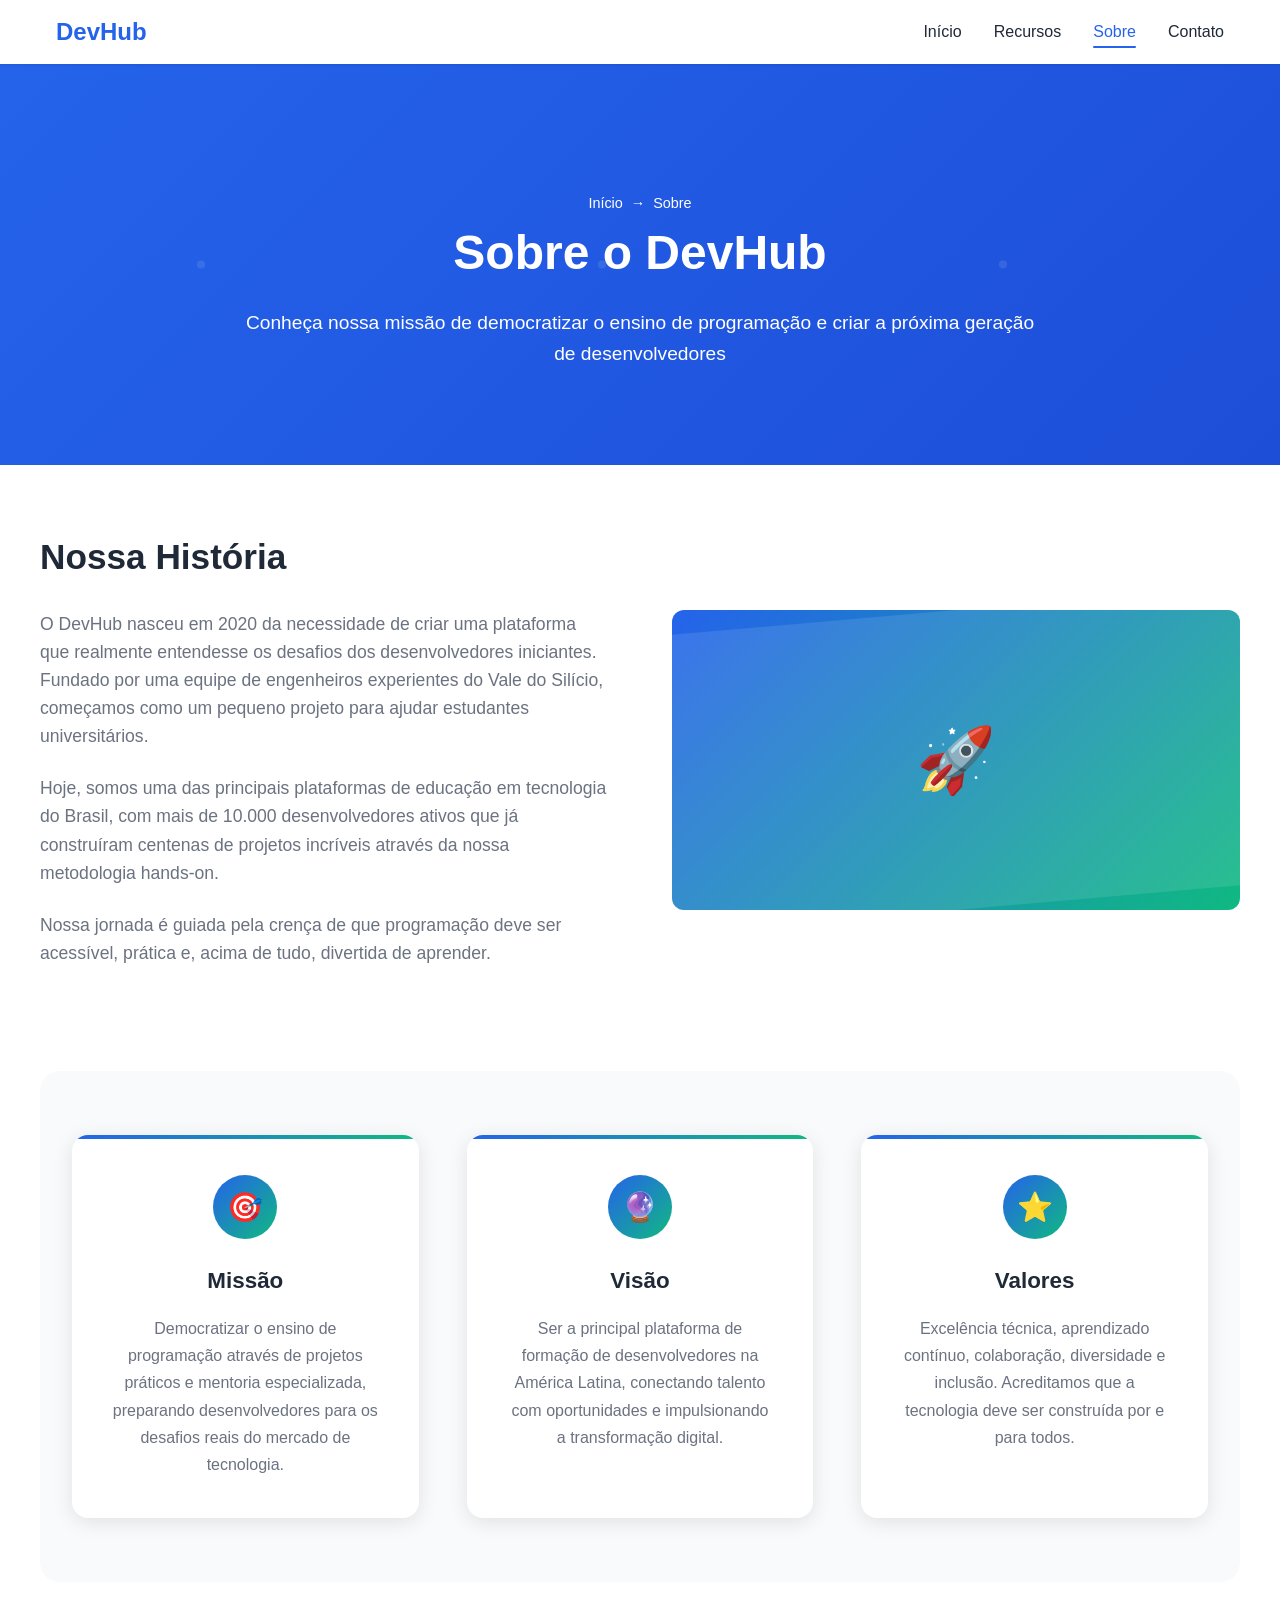
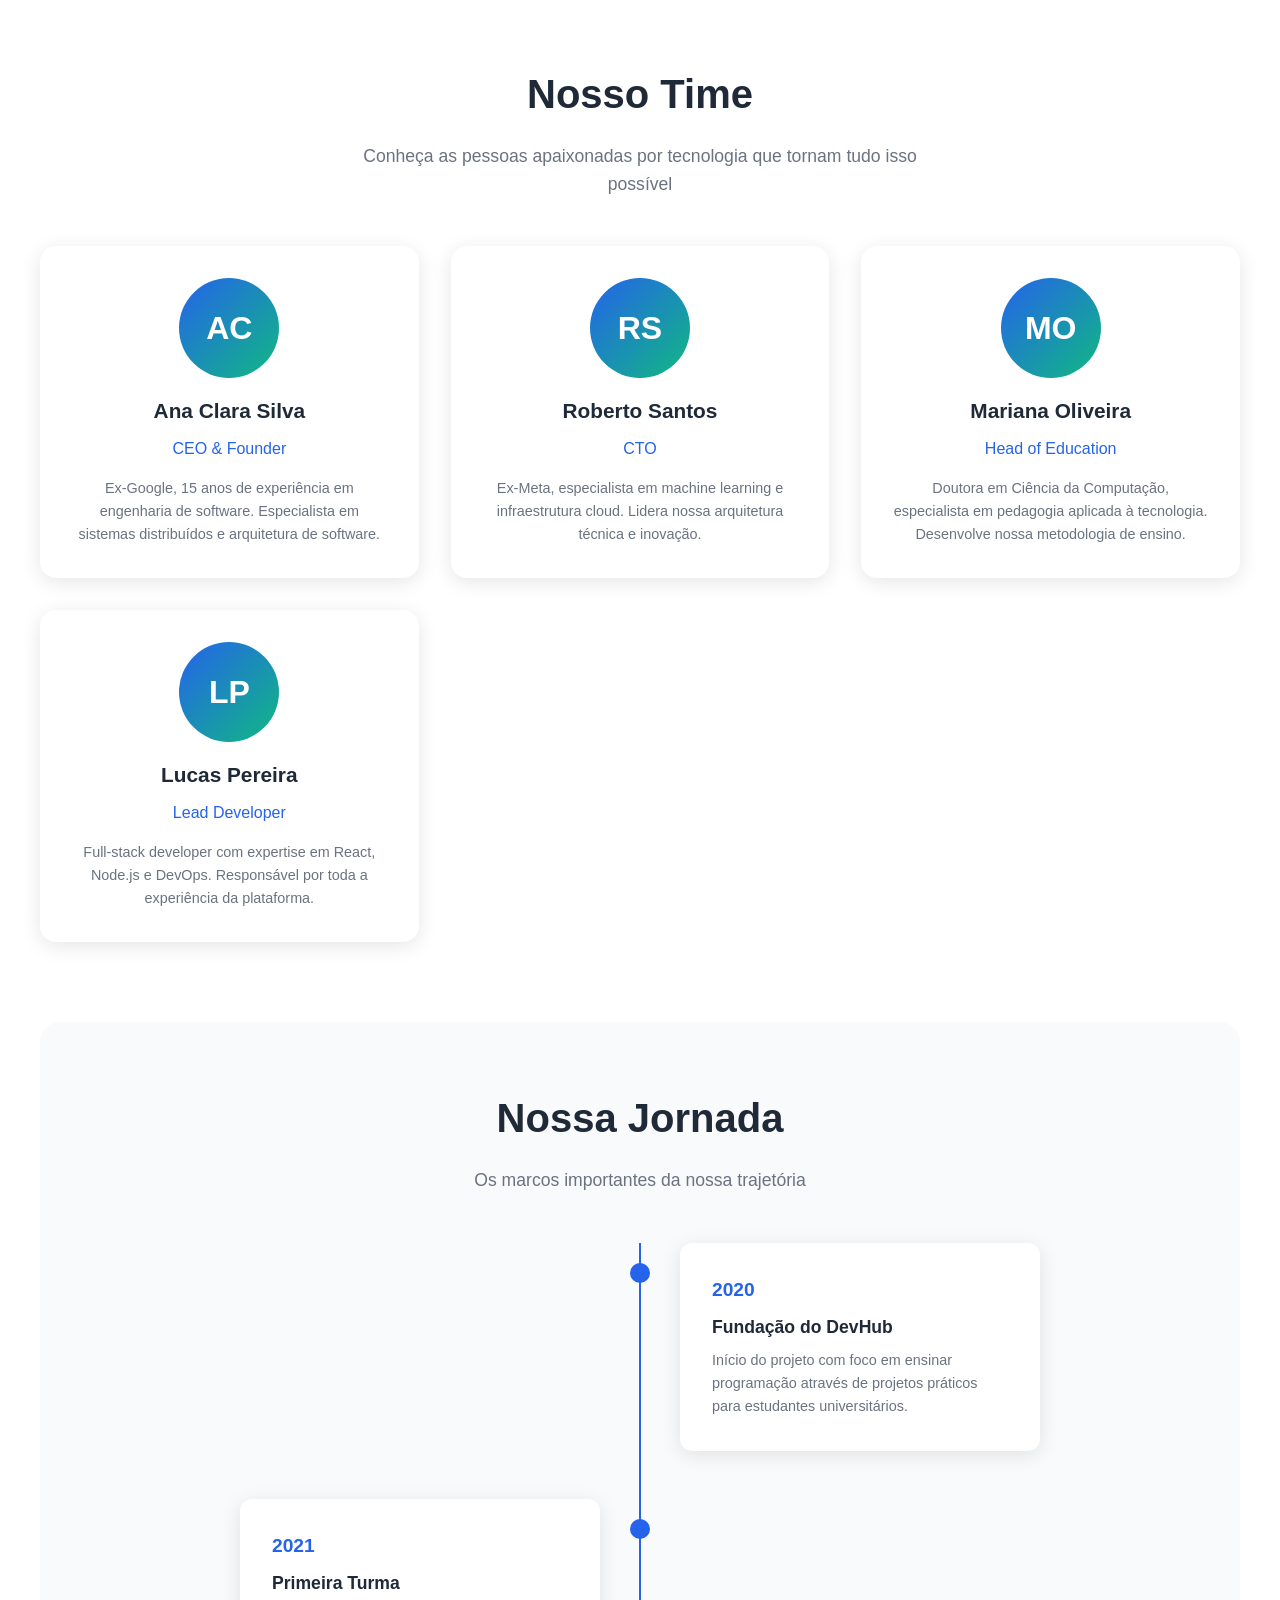
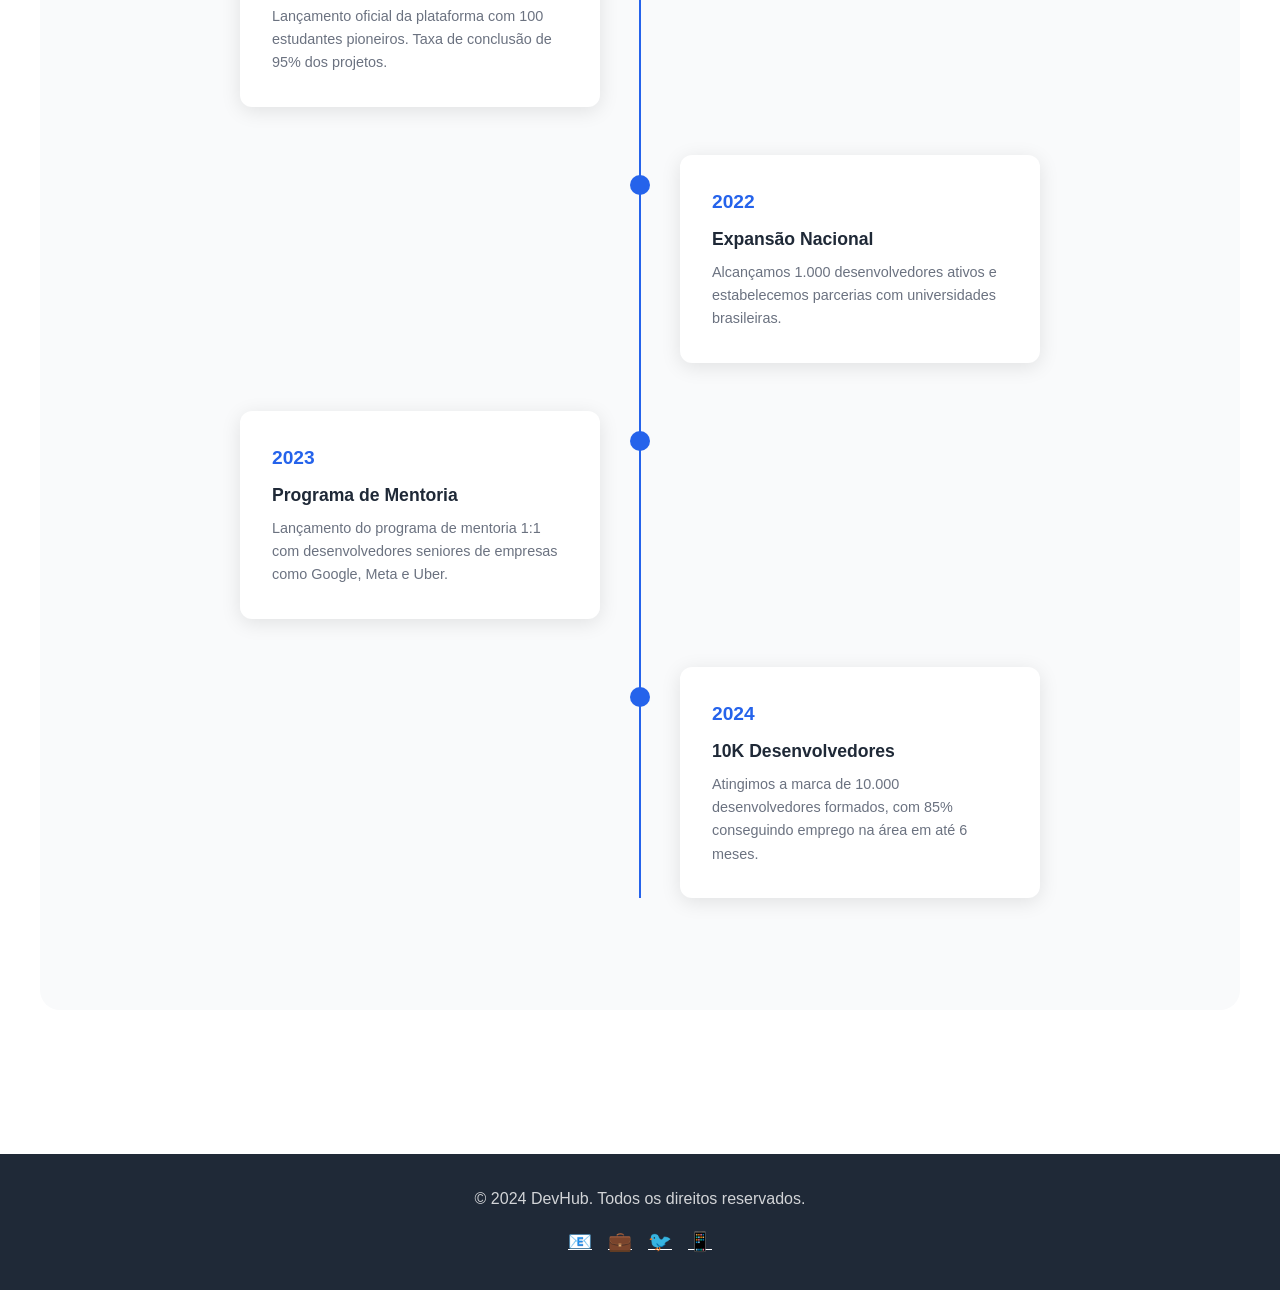
==== sobre.html @ 757f59b2 "Algumas alterações nos primeiros arquivos, assim como a adição dos tópicos 3-8" ====
<!DOCTYPE html>
<html lang="pt-BR">
<head>
    <meta charset="UTF-8">
    <meta name="viewport" content="width=device-width, initial-scale=1.0">
    <title>Sobre - DevHub | Sua Central de Desenvolvimento</title>
    <style>
        * {
            margin: 0;
            padding: 0;
            box-sizing: border-box;
        }

        :root {
            --primary-color: #2563eb;
            --primary-dark: #1d4ed8;
            --secondary-color: #10b981;
            --accent-color: #f59e0b;
            --text-primary: #1f2937;
            --text-secondary: #6b7280;
            --background: #ffffff;
            --surface: #f9fafb;
            --border: #e5e7eb;
            --success: #22c55e;
            --warning: #f59e0b;
            --error: #ef4444;
        }

        body {
            font-family: 'Segoe UI', Tahoma, Geneva, Verdana, sans-serif;
            line-height: 1.6;
            color: var(--text-primary);
            background: var(--background);
        }

        /* Header - Mesmo estilo da página inicial */
        .header {
            background: var(--background);
            box-shadow: 0 1px 3px 0 rgba(0, 0, 0, 0.1);
            position: fixed;
            width: 100%;
            top: 0;
            z-index: 1000;
            transition: background 0.3s ease;
        }

        .nav-container {
            max-width: 1200px;
            margin: 0 auto;
            padding: 0 1rem;
            display: flex;
            justify-content: space-between;
            align-items: center;
            height: 4rem;
        }

        .logo {
            font-size: 1.5rem;
            font-weight: bold;
            color: var(--primary-color);
            text-decoration: none;
        }

        .nav-menu {
            display: flex;
            list-style: none;
            gap: 2rem;
        }

        .nav-link {
            text-decoration: none;
            color: var(--text-primary);
            font-weight: 500;
            transition: color 0.3s ease;
            position: relative;
        }

        .nav-link:hover, .nav-link.active {
            color: var(--primary-color);
        }

        .nav-link.active::after {
            content: '';
            position: absolute;
            bottom: -0.5rem;
            left: 0;
            right: 0;
            height: 2px;
            background: var(--primary-color);
            border-radius: 1px;
        }

        .hamburger {
            display: none;
            flex-direction: column;
            cursor: pointer;
        }

        .hamburger span {
            width: 25px;
            height: 3px;
            background: var(--text-primary);
            margin: 3px 0;
            transition: 0.3s;
        }

        /* Page Header */
        .page-header {
            background: linear-gradient(135deg, var(--primary-color) 0%, var(--primary-dark) 100%);
            color: white;
            padding: 8rem 1rem 4rem;
            text-align: center;
            margin-top: 4rem;
            position: relative;
            overflow: hidden;
        }

        .page-header::before {
            content: '';
            position: absolute;
            top: 0;
            left: 0;
            right: 0;
            bottom: 0;
            background: url('data:image/svg+xml,<svg xmlns="http://www.w3.org/2000/svg" viewBox="0 0 100 100"><circle cx="50" cy="50" r="1" fill="white" opacity="0.1"/></svg>') repeat;
            animation: float 25s infinite linear;
        }

        @keyframes float {
            0% { transform: translateY(0) translateX(0); }
            100% { transform: translateY(-50px) translateX(-50px); }
        }

        .page-header-content {
            max-width: 800px;
            margin: 0 auto;
            position: relative;
            z-index: 1;
        }

        .page-header h1 {
            font-size: 3rem;
            margin-bottom: 1rem;
            font-weight: 700;
        }

        .page-header p {
            font-size: 1.2rem;
            opacity: 0.9;
            margin-bottom: 2rem;
        }

        .breadcrumb {
            display: flex;
            justify-content: center;
            align-items: center;
            gap: 0.5rem;
            font-size: 0.9rem;
            opacity: 0.8;
        }

        .breadcrumb a {
            color: white;
            text-decoration: none;
            transition: opacity 0.3s ease;
        }

        .breadcrumb a:hover {
            opacity: 0.8;
        }

        /* Main Content */
        .main-content {
            padding: 4rem 1rem;
        }

        .container {
            max-width: 1200px;
            margin: 0 auto;
        }

        /* Story Section */
        .story-section {
            margin-bottom: 5rem;
        }

        .story-grid {
            display: grid;
            grid-template-columns: 1fr 1fr;
            gap: 4rem;
            align-items: center;
            margin-bottom: 4rem;
        }

        .story-content h2 {
            font-size: 2.2rem;
            margin-bottom: 1.5rem;
            color: var(--text-primary);
        }

        .story-content p {
            color: var(--text-secondary);
            margin-bottom: 1.5rem;
            font-size: 1.1rem;
        }

        .story-image {
            background: linear-gradient(135deg, var(--primary-color), var(--secondary-color));
            border-radius: 12px;
            height: 300px;
            display: flex;
            align-items: center;
            justify-content: center;
            color: white;
            font-size: 4rem;
            position: relative;
            overflow: hidden;
        }

        .story-image::before {
            content: '';
            position: absolute;
            top: 0;
            left: 0;
            right: 0;
            bottom: 0;
            background: rgba(255, 255, 255, 0.1);
            transform: skewY(-5deg);
        }

        /* Mission, Vision, Values */
        .mvv-section {
            background: var(--surface);
            padding: 4rem 2rem;
            border-radius: 20px;
            margin-bottom: 5rem;
        }

        .mvv-grid {
            display: grid;
            grid-template-columns: repeat(auto-fit, minmax(300px, 1fr));
            gap: 3rem;
        }

        .mvv-card {
            background: white;
            padding: 2.5rem;
            border-radius: 16px;
            text-align: center;
            box-shadow: 0 4px 20px rgba(0, 0, 0, 0.1);
            transition: transform 0.3s ease, box-shadow 0.3s ease;
            position: relative;
            overflow: hidden;
        }

        .mvv-card::before {
            content: '';
            position: absolute;
            top: 0;
            left: 0;
            right: 0;
            height: 4px;
            background: linear-gradient(90deg, var(--primary-color), var(--secondary-color));
        }

        .mvv-card:hover {
            transform: translateY(-8px);
            box-shadow: 0 12px 35px rgba(0, 0, 0, 0.15);
        }

        .mvv-icon {
            width: 4rem;
            height: 4rem;
            background: linear-gradient(135deg, var(--primary-color), var(--secondary-color));
            border-radius: 50%;
            display: flex;
            align-items: center;
            justify-content: center;
            margin: 0 auto 1.5rem;
            color: white;
            font-size: 1.8rem;
        }

        .mvv-card h3 {
            font-size: 1.4rem;
            margin-bottom: 1rem;
            color: var(--text-primary);
            font-weight: 600;
        }

        .mvv-card p {
            color: var(--text-secondary);
            line-height: 1.7;
        }

        /* Team Section */
        .team-section {
            margin-bottom: 5rem;
        }

        .section-title {
            text-align: center;
            margin-bottom: 3rem;
        }

        .section-title h2 {
            font-size: 2.5rem;
            margin-bottom: 1rem;
            color: var(--text-primary);
        }

        .section-title p {
            font-size: 1.1rem;
            color: var(--text-secondary);
            max-width: 600px;
            margin: 0 auto;
        }

        .team-grid {
            display: grid;
            grid-template-columns: repeat(auto-fit, minmax(280px, 1fr));
            gap: 2rem;
        }

        .team-member {
            background: white;
            border-radius: 16px;
            padding: 2rem;
            text-align: center;
            box-shadow: 0 4px 20px rgba(0, 0, 0, 0.1);
            transition: transform 0.3s ease;
        }

        .team-member:hover {
            transform: translateY(-5px);
        }

        .member-avatar {
            width: 100px;
            height: 100px;
            background: linear-gradient(135deg, var(--primary-color), var(--secondary-color));
            border-radius: 50%;
            margin: 0 auto 1rem;
            display: flex;
            align-items: center;
            justify-content: center;
            color: white;
            font-size: 2rem;
            font-weight: bold;
        }

        .member-info h3 {
            font-size: 1.3rem;
            margin-bottom: 0.5rem;
            color: var(--text-primary);
        }

        .member-role {
            color: var(--primary-color);
            font-weight: 500;
            margin-bottom: 1rem;
        }

        .member-bio {
            color: var(--text-secondary);
            font-size: 0.9rem;
            line-height: 1.6;
        }

        /* Timeline Section */
        .timeline-section {
            background: var(--surface);
            padding: 4rem 2rem;
            border-radius: 20px;
            margin-bottom: 5rem;
        }

        .timeline {
            position: relative;
            max-width: 800px;
            margin: 0 auto;
        }

        .timeline::before {
            content: '';
            position: absolute;
            left: 50%;
            top: 0;
            bottom: 0;
            width: 2px;
            background: var(--primary-color);
            transform: translateX(-50%);
        }

        .timeline-item {
            position: relative;
            margin-bottom: 3rem;
        }

        .timeline-content {
            background: white;
            padding: 2rem;
            border-radius: 12px;
            width: 45%;
            position: relative;
            box-shadow: 0 4px 20px rgba(0, 0, 0, 0.1);
        }

        .timeline-item:nth-child(odd) .timeline-content {
            margin-left: auto;
        }

        .timeline-content::before {
            content: '';
            position: absolute;
            top: 20px;
            width: 0;
            height: 0;
            border-style: solid;
        }

        .timeline-item:nth-child(even) .timeline-content::before {
            right: -10px;
            border: 10px solid transparent;
            border-left-color: white;
        }

        .timeline-item:nth-child(odd) .timeline-content::before {
            left: -10px;
            border: 10px solid transparent;
            border-right-color: white;
        }

        .timeline-dot {
            position: absolute;
            left: 50%;
            top: 20px;
            width: 20px;
            height: 20px;
            background: var(--primary-color);
            border-radius: 50%;
            transform: translateX(-50%);
            z-index: 2;
        }

        .timeline-year {
            font-size: 1.2rem;
            font-weight: bold;
            color: var(--primary-color);
            margin-bottom: 0.5rem;
        }

        .timeline-title {
            font-size: 1.1rem;
            font-weight: 600;
            margin-bottom: 0.5rem;
            color: var(--text-primary);
        }

        .timeline-description {
            color: var(--text-secondary);
            font-size: 0.9rem;
        }

        /* Footer - Mesmo estilo da página inicial */
        .footer {
            background: var(--text-primary);
            color: white;
            text-align: center;
            padding: 2rem 1rem;
        }

        .footer p {
            opacity: 0.8;
            margin-bottom: 1rem;
        }

        .social-links {
            display: flex;
            justify-content: center;
            gap: 1rem;
        }

        .social-link {
            color: white;
            font-size: 1.2rem;
            transition: color 0.3s ease;
        }

        .social-link:hover {
            color: var(--accent-color);
        }

        /* Responsive Design */
        @media (max-width: 768px) {
            .nav-menu {
                display: none;
                position: absolute;
                top: 100%;
                left: 0;
                width: 100%;
                background: white;
                flex-direction: column;
                padding: 1rem;
                box-shadow: 0 2px 10px rgba(0, 0, 0, 0.1);
            }

            .nav-menu.active {
                display: flex;
            }

            .hamburger {
                display: flex;
            }

            .page-header h1 {
                font-size: 2rem;
            }

            .story-grid {
                grid-template-columns: 1fr;
                gap: 2rem;
            }

            .timeline::before {
                left: 20px;
            }

            .timeline-content {
                width: calc(100% - 60px);
                margin-left: 60px !important;
            }

            .timeline-content::before {
                left: -10px !important;
                border: 10px solid transparent !important;
                border-right-color: white !important;
            }

            .timeline-dot {
                left: 20px;
                transform: none;
            }
        }

        /* Animations */
        .fade-in {
            opacity: 0;
            transform: translateY(20px);
            transition: all 0.6s ease;
        }

        .fade-in.visible {
            opacity: 1;
            transform: translateY(0);
        }

        .slide-in-left {
            opacity: 0;
            transform: translateX(-50px);
            transition: all 0.6s ease;
        }

        .slide-in-left.visible {
            opacity: 1;
            transform: translateX(0);
        }

        .slide-in-right {
            opacity: 0;
            transform: translateX(50px);
            transition: all 0.6s ease;
        }

        .slide-in-right.visible {
            opacity: 1;
            transform: translateX(0);
        }
    </style>
</head>
<body>
<!-- Header -->
<header class="header">
    <nav class="nav-container">
        <a href="index.html" class="logo">DevHub</a>
        <ul class="nav-menu" id="nav-menu">
            <li><a href="index.html" class="nav-link">Início</a></li>
            <li><a href="#features" class="nav-link">Recursos</a></li>
            <li><a href="about.html" class="nav-link active">Sobre</a></li>
            <li><a href="#contact" class="nav-link">Contato</a></li>
        </ul>
        <div class="hamburger" id="hamburger">
            <span></span>
            <span></span>
            <span></span>
        </div>
    </nav>
</header>

<!-- Page Header -->
<section class="page-header">
    <div class="page-header-content">
        <div class="breadcrumb fade-in">
            <a href="index.html">Início</a>
            <span>→</span>
            <span>Sobre</span>
        </div>
        <h1 class="fade-in">Sobre o DevHub</h1>
        <p class="fade-in">Conheça nossa missão de democratizar o ensino de programação e criar a próxima geração de desenvolvedores</p>
    </div>
</section>

<!-- Main Content -->
<main class="main-content">
    <div class="container">
        <!-- Story Section -->
        <section class="story-section">
            <div class="story-grid">
                <div class="story-content slide-in-left">
                    <h2>Nossa História</h2>
                    <p>O DevHub nasceu em 2020 da necessidade de criar uma plataforma que realmente entendesse os desafios dos desenvolvedores iniciantes. Fundado por uma equipe de engenheiros experientes do Vale do Silício, começamos como um pequeno projeto para ajudar estudantes universitários.</p>
                    <p>Hoje, somos uma das principais plataformas de educação em tecnologia do Brasil, com mais de 10.000 desenvolvedores ativos que já construíram centenas de projetos incríveis através da nossa metodologia hands-on.</p>
                    <p>Nossa jornada é guiada pela crença de que programação deve ser acessível, prática e, acima de tudo, divertida de aprender.</p>
                </div>
                <div class="story-image slide-in-right">
                    <div style="position: relative; z-index: 1;">🚀</div>
                </div>
            </div>
        </section>

        <!-- Mission, Vision, Values -->
        <section class="mvv-section">
            <div class="mvv-grid">
                <div class="mvv-card fade-in">
                    <div class="mvv-icon">🎯</div>
                    <h3>Missão</h3>
                    <p>Democratizar o ensino de programação através de projetos práticos e mentoria especializada, preparando desenvolvedores para os desafios reais do mercado de tecnologia.</p>
                </div>
                <div class="mvv-card fade-in">
                    <div class="mvv-icon">🔮</div>
                    <h3>Visão</h3>
                    <p>Ser a principal plataforma de formação de desenvolvedores na América Latina, conectando talento com oportunidades e impulsionando a transformação digital.</p>
                </div>
                <div class="mvv-card fade-in">
                    <div class="mvv-icon">⭐</div>
                    <h3>Valores</h3>
                    <p>Excelência técnica, aprendizado contínuo, colaboração, diversidade e inclusão. Acreditamos que a tecnologia deve ser construída por e para todos.</p>
                </div>
            </div>
        </section>

        <!-- Team Section -->
        <section class="team-section">
            <div class="section-title fade-in">
                <h2>Nosso Time</h2>
                <p>Conheça as pessoas apaixonadas por tecnologia que tornam tudo isso possível</p>
            </div>
            <div class="team-grid">
                <div class="team-member fade-in">
                    <div class="member-avatar">AC</div>
                    <div class="member-info">
                        <h3>Ana Clara Silva</h3>
                        <div class="member-role">CEO & Founder</div>
                        <p class="member-bio">Ex-Google, 15 anos de experiência em engenharia de software. Especialista em sistemas distribuídos e arquitetura de software.</p>
                    </div>
                </div>
                <div class="team-member fade-in">
                    <div class="member-avatar">RS</div>
                    <div class="member-info">
                        <h3>Roberto Santos</h3>
                        <div class="member-role">CTO</div>
                        <p class="member-bio">Ex-Meta, especialista em machine learning e infraestrutura cloud. Lidera nossa arquitetura técnica e inovação.</p>
                    </div>
                </div>
                <div class="team-member fade-in">
                    <div class="member-avatar">MO</div>
                    <div class="member-info">
                        <h3>Mariana Oliveira</h3>
                        <div class="member-role">Head of Education</div>
                        <p class="member-bio">Doutora em Ciência da Computação, especialista em pedagogia aplicada à tecnologia. Desenvolve nossa metodologia de ensino.</p>
                    </div>
                </div>
                <div class="team-member fade-in">
                    <div class="member-avatar">LP</div>
                    <div class="member-info">
                        <h3>Lucas Pereira</h3>
                        <div class="member-role">Lead Developer</div>
                        <p class="member-bio">Full-stack developer com expertise em React, Node.js e DevOps. Responsável por toda a experiência da plataforma.</p>
                    </div>
                </div>
            </div>
        </section>

        <!-- Timeline Section -->
        <section class="timeline-section">
            <div class="section-title fade-in">
                <h2>Nossa Jornada</h2>
                <p>Os marcos importantes da nossa trajetória</p>
            </div>
            <div class="timeline">
                <div class="timeline-item fade-in">
                    <div class="timeline-dot"></div>
                    <div class="timeline-content">
                        <div class="timeline-year">2020</div>
                        <div class="timeline-title">Fundação do DevHub</div>
                        <div class="timeline-description">Início do projeto com foco em ensinar programação através de projetos práticos para estudantes universitários.</div>
                    </div>
                </div>
                <div class="timeline-item fade-in">
                    <div class="timeline-dot"></div>
                    <div class="timeline-content">
                        <div class="timeline-year">2021</div>
                        <div class="timeline-title">Primeira Turma</div>
                        <div class="timeline-description">Lançamento oficial da plataforma com 100 estudantes pioneiros. Taxa de conclusão de 95% dos projetos.</div>
                    </div>
                </div>
                <div class="timeline-item fade-in">
                    <div class="timeline-dot"></div>
                    <div class="timeline-content">
                        <div class="timeline-year">2022</div>
                        <div class="timeline-title">Expansão Nacional</div>
                        <div class="timeline-description">Alcançamos 1.000 desenvolvedores ativos e estabelecemos parcerias com universidades brasileiras.</div>
                    </div>
                </div>
                <div class="timeline-item fade-in">
                    <div class="timeline-dot"></div>
                    <div class="timeline-content">
                        <div class="timeline-year">2023</div>
                        <div class="timeline-title">Programa de Mentoria</div>
                        <div class="timeline-description">Lançamento do programa de mentoria 1:1 com desenvolvedores seniores de empresas como Google, Meta e Uber.</div>
                    </div>
                </div>
                <div class="timeline-item fade-in">
                    <div class="timeline-dot"></div>
                    <div class="timeline-content">
                        <div class="timeline-year">2024</div>
                        <div class="timeline-title">10K Desenvolvedores</div>
                        <div class="timeline-description">Atingimos a marca de 10.000 desenvolvedores formados, com 85% conseguindo emprego na área em até 6 meses.</div>
                    </div>
                </div>
            </div>
        </section>
    </div>
</main>

<!-- Footer -->
<footer class="footer">
    <div class="container">
        <p>&copy; 2024 DevHub. Todos os direitos reservados.</p>
        <div class="social-links">
            <a href="#" class="social-link">📧</a>
            <a href="#" class="social-link">💼</a>
            <a href="#" class="social-link">🐦</a>
            <a href="#" class="social-link">📱</a>
        </div>
    </div>
</footer>

<script>
    // Mobile menu toggle
    const hamburger = document.getElementById('hamburger');
    const navMenu = document.getElementById('nav-menu');

    hamburger.addEventListener('click', () => {
        navMenu.classList.toggle('active');
        hamburger.classList.toggle('active');
    });

    // Smooth scrolling for anchor links
    document.querySelectorAll('a[href^="#"]').forEach(anchor => {
        anchor.addEventListener('click', function (e) {
            e.preventDefault();
            const target = document.querySelector(this.getAttribute('href'));
            if (target) {
                target.scrollIntoView({
                    behavior: 'smooth',
                    block: 'start'
                });
            }
            navMenu.classList.remove('active');
        });
    });

    // Intersection Observer for animations
    const observerOptions = {
        threshold: 0.1,
        rootMargin: '0px 0px -50px 0px'
    };

    const observer = new IntersectionObserver((entries) => {
        entries.forEach(entry => {
            if (entry.isIntersecting) {
                entry.target.classList.add('visible');
            }
        });
    }, observerOptions);

    // Observe all animated elements
    document.querySelectorAll('.fade-in, .slide-in-left, .slide-in-right').forEach(el => {
        observer.observe(el);
    });

    // Header background change on scroll
    window.addEventListener('scroll', () => {
        const header = document.querySelector('.header');
        if (window.scrollY > 100) {
            header.style.background = 'rgba(255, 255, 255, 0.95)';
            header.style.backdropFilter = 'blur(10px)';
        } else {
            header.style.background = 'var(--background)';
            header.style.backdropFilter = 'none';
        }
    });

    // Timeline animation enhancement
    const timelineItems = document.querySelectorAll('.timeline-item');
    const timelineObserver = new IntersectionObserver((entries) => {
        entries.forEach((entry, index) => {
            if (entry.isIntersecting) {
                setTimeout(() => {
                    entry.target.classList.add('visible');
                }, index * 200); // Stagger the animations
            }
        });
    }, { threshold: 0.3 });

    timelineItems.forEach(item => {
        timelineObserver.observe(item);
    });
</script>
</body>
</html>
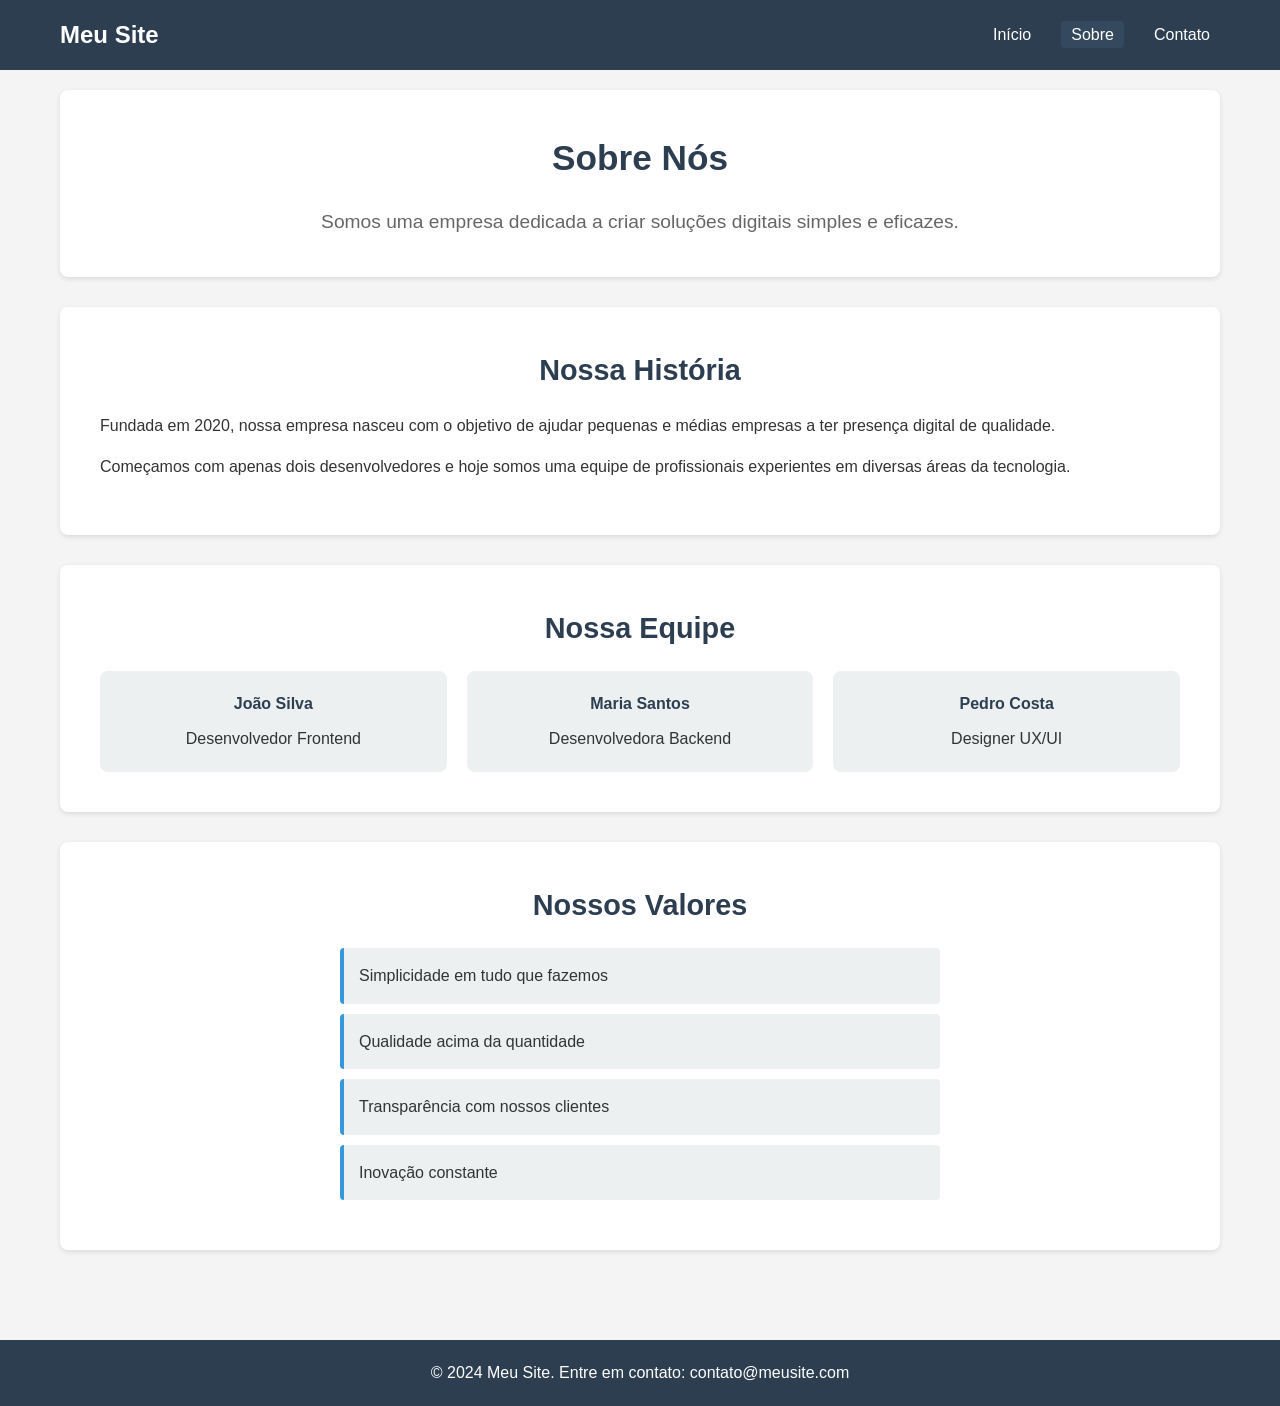
==== commit f9d59369: "Alterações nos arquivos html e adição do tópico 9" ====
--- a/sobre.html
+++ b/sobre.html
@@ -3,830 +3,64 @@
 <head>
     <meta charset="UTF-8">
     <meta name="viewport" content="width=device-width, initial-scale=1.0">
-    <title>Sobre - DevHub | Sua Central de Desenvolvimento</title>
-    <style>
-        * {
-            margin: 0;
-            padding: 0;
-            box-sizing: border-box;
-        }
-
-        :root {
-            --primary-color: #2563eb;
-            --primary-dark: #1d4ed8;
-            --secondary-color: #10b981;
-            --accent-color: #f59e0b;
-            --text-primary: #1f2937;
-            --text-secondary: #6b7280;
-            --background: #ffffff;
-            --surface: #f9fafb;
-            --border: #e5e7eb;
-            --success: #22c55e;
-            --warning: #f59e0b;
-            --error: #ef4444;
-        }
-
-        body {
-            font-family: 'Segoe UI', Tahoma, Geneva, Verdana, sans-serif;
-            line-height: 1.6;
-            color: var(--text-primary);
-            background: var(--background);
-        }
-
-        /* Header - Mesmo estilo da página inicial */
-        .header {
-            background: var(--background);
-            box-shadow: 0 1px 3px 0 rgba(0, 0, 0, 0.1);
-            position: fixed;
-            width: 100%;
-            top: 0;
-            z-index: 1000;
-            transition: background 0.3s ease;
-        }
-
-        .nav-container {
-            max-width: 1200px;
-            margin: 0 auto;
-            padding: 0 1rem;
-            display: flex;
-            justify-content: space-between;
-            align-items: center;
-            height: 4rem;
-        }
-
-        .logo {
-            font-size: 1.5rem;
-            font-weight: bold;
-            color: var(--primary-color);
-            text-decoration: none;
-        }
-
-        .nav-menu {
-            display: flex;
-            list-style: none;
-            gap: 2rem;
-        }
-
-        .nav-link {
-            text-decoration: none;
-            color: var(--text-primary);
-            font-weight: 500;
-            transition: color 0.3s ease;
-            position: relative;
-        }
-
-        .nav-link:hover, .nav-link.active {
-            color: var(--primary-color);
-        }
-
-        .nav-link.active::after {
-            content: '';
-            position: absolute;
-            bottom: -0.5rem;
-            left: 0;
-            right: 0;
-            height: 2px;
-            background: var(--primary-color);
-            border-radius: 1px;
-        }
-
-        .hamburger {
-            display: none;
-            flex-direction: column;
-            cursor: pointer;
-        }
-
-        .hamburger span {
-            width: 25px;
-            height: 3px;
-            background: var(--text-primary);
-            margin: 3px 0;
-            transition: 0.3s;
-        }
-
-        /* Page Header */
-        .page-header {
-            background: linear-gradient(135deg, var(--primary-color) 0%, var(--primary-dark) 100%);
-            color: white;
-            padding: 8rem 1rem 4rem;
-            text-align: center;
-            margin-top: 4rem;
-            position: relative;
-            overflow: hidden;
-        }
-
-        .page-header::before {
-            content: '';
-            position: absolute;
-            top: 0;
-            left: 0;
-            right: 0;
-            bottom: 0;
-            background: url('data:image/svg+xml,<svg xmlns="http://www.w3.org/2000/svg" viewBox="0 0 100 100"><circle cx="50" cy="50" r="1" fill="white" opacity="0.1"/></svg>') repeat;
-            animation: float 25s infinite linear;
-        }
-
-        @keyframes float {
-            0% { transform: translateY(0) translateX(0); }
-            100% { transform: translateY(-50px) translateX(-50px); }
-        }
-
-        .page-header-content {
-            max-width: 800px;
-            margin: 0 auto;
-            position: relative;
-            z-index: 1;
-        }
-
-        .page-header h1 {
-            font-size: 3rem;
-            margin-bottom: 1rem;
-            font-weight: 700;
-        }
-
-        .page-header p {
-            font-size: 1.2rem;
-            opacity: 0.9;
-            margin-bottom: 2rem;
-        }
-
-        .breadcrumb {
-            display: flex;
-            justify-content: center;
-            align-items: center;
-            gap: 0.5rem;
-            font-size: 0.9rem;
-            opacity: 0.8;
-        }
-
-        .breadcrumb a {
-            color: white;
-            text-decoration: none;
-            transition: opacity 0.3s ease;
-        }
-
-        .breadcrumb a:hover {
-            opacity: 0.8;
-        }
-
-        /* Main Content */
-        .main-content {
-            padding: 4rem 1rem;
-        }
-
-        .container {
-            max-width: 1200px;
-            margin: 0 auto;
-        }
-
-        /* Story Section */
-        .story-section {
-            margin-bottom: 5rem;
-        }
-
-        .story-grid {
-            display: grid;
-            grid-template-columns: 1fr 1fr;
-            gap: 4rem;
-            align-items: center;
-            margin-bottom: 4rem;
-        }
-
-        .story-content h2 {
-            font-size: 2.2rem;
-            margin-bottom: 1.5rem;
-            color: var(--text-primary);
-        }
-
-        .story-content p {
-            color: var(--text-secondary);
-            margin-bottom: 1.5rem;
-            font-size: 1.1rem;
-        }
-
-        .story-image {
-            background: linear-gradient(135deg, var(--primary-color), var(--secondary-color));
-            border-radius: 12px;
-            height: 300px;
-            display: flex;
-            align-items: center;
-            justify-content: center;
-            color: white;
-            font-size: 4rem;
-            position: relative;
-            overflow: hidden;
-        }
-
-        .story-image::before {
-            content: '';
-            position: absolute;
-            top: 0;
-            left: 0;
-            right: 0;
-            bottom: 0;
-            background: rgba(255, 255, 255, 0.1);
-            transform: skewY(-5deg);
-        }
-
-        /* Mission, Vision, Values */
-        .mvv-section {
-            background: var(--surface);
-            padding: 4rem 2rem;
-            border-radius: 20px;
-            margin-bottom: 5rem;
-        }
-
-        .mvv-grid {
-            display: grid;
-            grid-template-columns: repeat(auto-fit, minmax(300px, 1fr));
-            gap: 3rem;
-        }
-
-        .mvv-card {
-            background: white;
-            padding: 2.5rem;
-            border-radius: 16px;
-            text-align: center;
-            box-shadow: 0 4px 20px rgba(0, 0, 0, 0.1);
-            transition: transform 0.3s ease, box-shadow 0.3s ease;
-            position: relative;
-            overflow: hidden;
-        }
-
-        .mvv-card::before {
-            content: '';
-            position: absolute;
-            top: 0;
-            left: 0;
-            right: 0;
-            height: 4px;
-            background: linear-gradient(90deg, var(--primary-color), var(--secondary-color));
-        }
-
-        .mvv-card:hover {
-            transform: translateY(-8px);
-            box-shadow: 0 12px 35px rgba(0, 0, 0, 0.15);
-        }
-
-        .mvv-icon {
-            width: 4rem;
-            height: 4rem;
-            background: linear-gradient(135deg, var(--primary-color), var(--secondary-color));
-            border-radius: 50%;
-            display: flex;
-            align-items: center;
-            justify-content: center;
-            margin: 0 auto 1.5rem;
-            color: white;
-            font-size: 1.8rem;
-        }
-
-        .mvv-card h3 {
-            font-size: 1.4rem;
-            margin-bottom: 1rem;
-            color: var(--text-primary);
-            font-weight: 600;
-        }
-
-        .mvv-card p {
-            color: var(--text-secondary);
-            line-height: 1.7;
-        }
-
-        /* Team Section */
-        .team-section {
-            margin-bottom: 5rem;
-        }
-
-        .section-title {
-            text-align: center;
-            margin-bottom: 3rem;
-        }
-
-        .section-title h2 {
-            font-size: 2.5rem;
-            margin-bottom: 1rem;
-            color: var(--text-primary);
-        }
-
-        .section-title p {
-            font-size: 1.1rem;
-            color: var(--text-secondary);
-            max-width: 600px;
-            margin: 0 auto;
-        }
-
-        .team-grid {
-            display: grid;
-            grid-template-columns: repeat(auto-fit, minmax(280px, 1fr));
-            gap: 2rem;
-        }
-
-        .team-member {
-            background: white;
-            border-radius: 16px;
-            padding: 2rem;
-            text-align: center;
-            box-shadow: 0 4px 20px rgba(0, 0, 0, 0.1);
-            transition: transform 0.3s ease;
-        }
-
-        .team-member:hover {
-            transform: translateY(-5px);
-        }
-
-        .member-avatar {
-            width: 100px;
-            height: 100px;
-            background: linear-gradient(135deg, var(--primary-color), var(--secondary-color));
-            border-radius: 50%;
-            margin: 0 auto 1rem;
-            display: flex;
-            align-items: center;
-            justify-content: center;
-            color: white;
-            font-size: 2rem;
-            font-weight: bold;
-        }
-
-        .member-info h3 {
-            font-size: 1.3rem;
-            margin-bottom: 0.5rem;
-            color: var(--text-primary);
-        }
-
-        .member-role {
-            color: var(--primary-color);
-            font-weight: 500;
-            margin-bottom: 1rem;
-        }
-
-        .member-bio {
-            color: var(--text-secondary);
-            font-size: 0.9rem;
-            line-height: 1.6;
-        }
-
-        /* Timeline Section */
-        .timeline-section {
-            background: var(--surface);
-            padding: 4rem 2rem;
-            border-radius: 20px;
-            margin-bottom: 5rem;
-        }
-
-        .timeline {
-            position: relative;
-            max-width: 800px;
-            margin: 0 auto;
-        }
-
-        .timeline::before {
-            content: '';
-            position: absolute;
-            left: 50%;
-            top: 0;
-            bottom: 0;
-            width: 2px;
-            background: var(--primary-color);
-            transform: translateX(-50%);
-        }
-
-        .timeline-item {
-            position: relative;
-            margin-bottom: 3rem;
-        }
-
-        .timeline-content {
-            background: white;
-            padding: 2rem;
-            border-radius: 12px;
-            width: 45%;
-            position: relative;
-            box-shadow: 0 4px 20px rgba(0, 0, 0, 0.1);
-        }
-
-        .timeline-item:nth-child(odd) .timeline-content {
-            margin-left: auto;
-        }
-
-        .timeline-content::before {
-            content: '';
-            position: absolute;
-            top: 20px;
-            width: 0;
-            height: 0;
-            border-style: solid;
-        }
-
-        .timeline-item:nth-child(even) .timeline-content::before {
-            right: -10px;
-            border: 10px solid transparent;
-            border-left-color: white;
-        }
-
-        .timeline-item:nth-child(odd) .timeline-content::before {
-            left: -10px;
-            border: 10px solid transparent;
-            border-right-color: white;
-        }
-
-        .timeline-dot {
-            position: absolute;
-            left: 50%;
-            top: 20px;
-            width: 20px;
-            height: 20px;
-            background: var(--primary-color);
-            border-radius: 50%;
-            transform: translateX(-50%);
-            z-index: 2;
-        }
-
-        .timeline-year {
-            font-size: 1.2rem;
-            font-weight: bold;
-            color: var(--primary-color);
-            margin-bottom: 0.5rem;
-        }
-
-        .timeline-title {
-            font-size: 1.1rem;
-            font-weight: 600;
-            margin-bottom: 0.5rem;
-            color: var(--text-primary);
-        }
-
-        .timeline-description {
-            color: var(--text-secondary);
-            font-size: 0.9rem;
-        }
-
-        /* Footer - Mesmo estilo da página inicial */
-        .footer {
-            background: var(--text-primary);
-            color: white;
-            text-align: center;
-            padding: 2rem 1rem;
-        }
-
-        .footer p {
-            opacity: 0.8;
-            margin-bottom: 1rem;
-        }
-
-        .social-links {
-            display: flex;
-            justify-content: center;
-            gap: 1rem;
-        }
-
-        .social-link {
-            color: white;
-            font-size: 1.2rem;
-            transition: color 0.3s ease;
-        }
-
-        .social-link:hover {
-            color: var(--accent-color);
-        }
-
-        /* Responsive Design */
-        @media (max-width: 768px) {
-            .nav-menu {
-                display: none;
-                position: absolute;
-                top: 100%;
-                left: 0;
-                width: 100%;
-                background: white;
-                flex-direction: column;
-                padding: 1rem;
-                box-shadow: 0 2px 10px rgba(0, 0, 0, 0.1);
-            }
-
-            .nav-menu.active {
-                display: flex;
-            }
-
-            .hamburger {
-                display: flex;
-            }
-
-            .page-header h1 {
-                font-size: 2rem;
-            }
-
-            .story-grid {
-                grid-template-columns: 1fr;
-                gap: 2rem;
-            }
-
-            .timeline::before {
-                left: 20px;
-            }
-
-            .timeline-content {
-                width: calc(100% - 60px);
-                margin-left: 60px !important;
-            }
-
-            .timeline-content::before {
-                left: -10px !important;
-                border: 10px solid transparent !important;
-                border-right-color: white !important;
-            }
-
-            .timeline-dot {
-                left: 20px;
-                transform: none;
-            }
-        }
-
-        /* Animations */
-        .fade-in {
-            opacity: 0;
-            transform: translateY(20px);
-            transition: all 0.6s ease;
-        }
-
-        .fade-in.visible {
-            opacity: 1;
-            transform: translateY(0);
-        }
-
-        .slide-in-left {
-            opacity: 0;
-            transform: translateX(-50px);
-            transition: all 0.6s ease;
-        }
-
-        .slide-in-left.visible {
-            opacity: 1;
-            transform: translateX(0);
-        }
-
-        .slide-in-right {
-            opacity: 0;
-            transform: translateX(50px);
-            transition: all 0.6s ease;
-        }
-
-        .slide-in-right.visible {
-            opacity: 1;
-            transform: translateX(0);
-        }
-    </style>
+    <title>Sobre - Meu Site</title>
+    <link rel="stylesheet" href="style.css">
 </head>
 <body>
-<!-- Header -->
-<header class="header">
-    <nav class="nav-container">
-        <a href="index.html" class="logo">DevHub</a>
-        <ul class="nav-menu" id="nav-menu">
-            <li><a href="index.html" class="nav-link">Início</a></li>
-            <li><a href="#features" class="nav-link">Recursos</a></li>
-            <li><a href="about.html" class="nav-link active">Sobre</a></li>
-            <li><a href="#contact" class="nav-link">Contato</a></li>
+<header>
+    <nav>
+        <h1>Meu Site</h1>
+        <ul>
+            <li><a href="index.html">Início</a></li>
+            <li><a href="sobre.html" class="ativo">Sobre</a></li>
+            <li><a href="#contato">Contato</a></li>
         </ul>
-        <div class="hamburger" id="hamburger">
-            <span></span>
-            <span></span>
-            <span></span>
-        </div>
     </nav>
 </header>
 
-<!-- Page Header -->
-<section class="page-header">
-    <div class="page-header-content">
-        <div class="breadcrumb fade-in">
-            <a href="index.html">Início</a>
-            <span>→</span>
-            <span>Sobre</span>
+<main>
+    <section class="sobre-intro">
+        <h2>Sobre Nós</h2>
+        <p>Somos uma empresa dedicada a criar soluções digitais simples e eficazes.</p>
+    </section>
+
+    <section class="historia">
+        <h3>Nossa História</h3>
+        <p>Fundada em 2020, nossa empresa nasceu com o objetivo de ajudar pequenas e médias empresas a ter presença digital de qualidade.</p>
+        <p>Começamos com apenas dois desenvolvedores e hoje somos uma equipe de profissionais experientes em diversas áreas da tecnologia.</p>
+    </section>
+
+    <section class="equipe">
+        <h3>Nossa Equipe</h3>
+        <div class="membros">
+            <div class="membro">
+                <h4>João Silva</h4>
+                <p>Desenvolvedor Frontend</p>
+            </div>
+            <div class="membro">
+                <h4>Maria Santos</h4>
+                <p>Desenvolvedora Backend</p>
+            </div>
+            <div class="membro">
+                <h4>Pedro Costa</h4>
+                <p>Designer UX/UI</p>
+            </div>
         </div>
-        <h1 class="fade-in">Sobre o DevHub</h1>
-        <p class="fade-in">Conheça nossa missão de democratizar o ensino de programação e criar a próxima geração de desenvolvedores</p>
-    </div>
-</section>
+    </section>
 
-<!-- Main Content -->
-<main class="main-content">
-    <div class="container">
-        <!-- Story Section -->
-        <section class="story-section">
-            <div class="story-grid">
-                <div class="story-content slide-in-left">
-                    <h2>Nossa História</h2>
-                    <p>O DevHub nasceu em 2020 da necessidade de criar uma plataforma que realmente entendesse os desafios dos desenvolvedores iniciantes. Fundado por uma equipe de engenheiros experientes do Vale do Silício, começamos como um pequeno projeto para ajudar estudantes universitários.</p>
-                    <p>Hoje, somos uma das principais plataformas de educação em tecnologia do Brasil, com mais de 10.000 desenvolvedores ativos que já construíram centenas de projetos incríveis através da nossa metodologia hands-on.</p>
-                    <p>Nossa jornada é guiada pela crença de que programação deve ser acessível, prática e, acima de tudo, divertida de aprender.</p>
-                </div>
-                <div class="story-image slide-in-right">
-                    <div style="position: relative; z-index: 1;">🚀</div>
-                </div>
-            </div>
-        </section>
-
-        <!-- Mission, Vision, Values -->
-        <section class="mvv-section">
-            <div class="mvv-grid">
-                <div class="mvv-card fade-in">
-                    <div class="mvv-icon">🎯</div>
-                    <h3>Missão</h3>
-                    <p>Democratizar o ensino de programação através de projetos práticos e mentoria especializada, preparando desenvolvedores para os desafios reais do mercado de tecnologia.</p>
-                </div>
-                <div class="mvv-card fade-in">
-                    <div class="mvv-icon">🔮</div>
-                    <h3>Visão</h3>
-                    <p>Ser a principal plataforma de formação de desenvolvedores na América Latina, conectando talento com oportunidades e impulsionando a transformação digital.</p>
-                </div>
-                <div class="mvv-card fade-in">
-                    <div class="mvv-icon">⭐</div>
-                    <h3>Valores</h3>
-                    <p>Excelência técnica, aprendizado contínuo, colaboração, diversidade e inclusão. Acreditamos que a tecnologia deve ser construída por e para todos.</p>
-                </div>
-            </div>
-        </section>
-
-        <!-- Team Section -->
-        <section class="team-section">
-            <div class="section-title fade-in">
-                <h2>Nosso Time</h2>
-                <p>Conheça as pessoas apaixonadas por tecnologia que tornam tudo isso possível</p>
-            </div>
-            <div class="team-grid">
-                <div class="team-member fade-in">
-                    <div class="member-avatar">AC</div>
-                    <div class="member-info">
-                        <h3>Ana Clara Silva</h3>
-                        <div class="member-role">CEO & Founder</div>
-                        <p class="member-bio">Ex-Google, 15 anos de experiência em engenharia de software. Especialista em sistemas distribuídos e arquitetura de software.</p>
-                    </div>
-                </div>
-                <div class="team-member fade-in">
-                    <div class="member-avatar">RS</div>
-                    <div class="member-info">
-                        <h3>Roberto Santos</h3>
-                        <div class="member-role">CTO</div>
-                        <p class="member-bio">Ex-Meta, especialista em machine learning e infraestrutura cloud. Lidera nossa arquitetura técnica e inovação.</p>
-                    </div>
-                </div>
-                <div class="team-member fade-in">
-                    <div class="member-avatar">MO</div>
-                    <div class="member-info">
-                        <h3>Mariana Oliveira</h3>
-                        <div class="member-role">Head of Education</div>
-                        <p class="member-bio">Doutora em Ciência da Computação, especialista em pedagogia aplicada à tecnologia. Desenvolve nossa metodologia de ensino.</p>
-                    </div>
-                </div>
-                <div class="team-member fade-in">
-                    <div class="member-avatar">LP</div>
-                    <div class="member-info">
-                        <h3>Lucas Pereira</h3>
-                        <div class="member-role">Lead Developer</div>
-                        <p class="member-bio">Full-stack developer com expertise em React, Node.js e DevOps. Responsável por toda a experiência da plataforma.</p>
-                    </div>
-                </div>
-            </div>
-        </section>
-
-        <!-- Timeline Section -->
-        <section class="timeline-section">
-            <div class="section-title fade-in">
-                <h2>Nossa Jornada</h2>
-                <p>Os marcos importantes da nossa trajetória</p>
-            </div>
-            <div class="timeline">
-                <div class="timeline-item fade-in">
-                    <div class="timeline-dot"></div>
-                    <div class="timeline-content">
-                        <div class="timeline-year">2020</div>
-                        <div class="timeline-title">Fundação do DevHub</div>
-                        <div class="timeline-description">Início do projeto com foco em ensinar programação através de projetos práticos para estudantes universitários.</div>
-                    </div>
-                </div>
-                <div class="timeline-item fade-in">
-                    <div class="timeline-dot"></div>
-                    <div class="timeline-content">
-                        <div class="timeline-year">2021</div>
-                        <div class="timeline-title">Primeira Turma</div>
-                        <div class="timeline-description">Lançamento oficial da plataforma com 100 estudantes pioneiros. Taxa de conclusão de 95% dos projetos.</div>
-                    </div>
-                </div>
-                <div class="timeline-item fade-in">
-                    <div class="timeline-dot"></div>
-                    <div class="timeline-content">
-                        <div class="timeline-year">2022</div>
-                        <div class="timeline-title">Expansão Nacional</div>
-                        <div class="timeline-description">Alcançamos 1.000 desenvolvedores ativos e estabelecemos parcerias com universidades brasileiras.</div>
-                    </div>
-                </div>
-                <div class="timeline-item fade-in">
-                    <div class="timeline-dot"></div>
-                    <div class="timeline-content">
-                        <div class="timeline-year">2023</div>
-                        <div class="timeline-title">Programa de Mentoria</div>
-                        <div class="timeline-description">Lançamento do programa de mentoria 1:1 com desenvolvedores seniores de empresas como Google, Meta e Uber.</div>
-                    </div>
-                </div>
-                <div class="timeline-item fade-in">
-                    <div class="timeline-dot"></div>
-                    <div class="timeline-content">
-                        <div class="timeline-year">2024</div>
-                        <div class="timeline-title">10K Desenvolvedores</div>
-                        <div class="timeline-description">Atingimos a marca de 10.000 desenvolvedores formados, com 85% conseguindo emprego na área em até 6 meses.</div>
-                    </div>
-                </div>
-            </div>
-        </section>
-    </div>
+    <section class="valores">
+        <h3>Nossos Valores</h3>
+        <ul>
+            <li>Simplicidade em tudo que fazemos</li>
+            <li>Qualidade acima da quantidade</li>
+            <li>Transparência com nossos clientes</li>
+            <li>Inovação constante</li>
+        </ul>
+    </section>
 </main>
 
-<!-- Footer -->
-<footer class="footer">
-    <div class="container">
-        <p>&copy; 2024 DevHub. Todos os direitos reservados.</p>
-        <div class="social-links">
-            <a href="#" class="social-link">📧</a>
-            <a href="#" class="social-link">💼</a>
-            <a href="#" class="social-link">🐦</a>
-            <a href="#" class="social-link">📱</a>
-        </div>
-    </div>
+<footer id="contato">
+    <p>© 2024 Meu Site. Entre em contato: contato@meusite.com</p>
 </footer>
-
-<script>
-    // Mobile menu toggle
-    const hamburger = document.getElementById('hamburger');
-    const navMenu = document.getElementById('nav-menu');
-
-    hamburger.addEventListener('click', () => {
-        navMenu.classList.toggle('active');
-        hamburger.classList.toggle('active');
-    });
-
-    // Smooth scrolling for anchor links
-    document.querySelectorAll('a[href^="#"]').forEach(anchor => {
-        anchor.addEventListener('click', function (e) {
-            e.preventDefault();
-            const target = document.querySelector(this.getAttribute('href'));
-            if (target) {
-                target.scrollIntoView({
-                    behavior: 'smooth',
-                    block: 'start'
-                });
-            }
-            navMenu.classList.remove('active');
-        });
-    });
-
-    // Intersection Observer for animations
-    const observerOptions = {
-        threshold: 0.1,
-        rootMargin: '0px 0px -50px 0px'
-    };
-
-    const observer = new IntersectionObserver((entries) => {
-        entries.forEach(entry => {
-            if (entry.isIntersecting) {
-                entry.target.classList.add('visible');
-            }
-        });
-    }, observerOptions);
-
-    // Observe all animated elements
-    document.querySelectorAll('.fade-in, .slide-in-left, .slide-in-right').forEach(el => {
-        observer.observe(el);
-    });
-
-    // Header background change on scroll
-    window.addEventListener('scroll', () => {
-        const header = document.querySelector('.header');
-        if (window.scrollY > 100) {
-            header.style.background = 'rgba(255, 255, 255, 0.95)';
-            header.style.backdropFilter = 'blur(10px)';
-        } else {
-            header.style.background = 'var(--background)';
-            header.style.backdropFilter = 'none';
-        }
-    });
-
-    // Timeline animation enhancement
-    const timelineItems = document.querySelectorAll('.timeline-item');
-    const timelineObserver = new IntersectionObserver((entries) => {
-        entries.forEach((entry, index) => {
-            if (entry.isIntersecting) {
-                setTimeout(() => {
-                    entry.target.classList.add('visible');
-                }, index * 200); // Stagger the animations
-            }
-        });
-    }, { threshold: 0.3 });
-
-    timelineItems.forEach(item => {
-        timelineObserver.observe(item);
-    });
-</script>
 </body>
 </html>
--- a/style.css
+++ b/style.css
@@ -0,0 +1,232 @@
+/* Reset básico */
+* {
+    margin: 0;
+    padding: 0;
+    box-sizing: border-box;
+}
+
+/* Configurações gerais */
+body {
+    font-family: Arial, sans-serif;
+    line-height: 1.6;
+    color: #333;
+    background-color: #f4f4f4;
+}
+
+/* Header */
+header {
+    background: #2c3e50;
+    color: white;
+    padding: 1rem 0;
+}
+
+nav {
+    max-width: 1200px;
+    margin: 0 auto;
+    padding: 0 20px;
+    display: flex;
+    justify-content: space-between;
+    align-items: center;
+}
+
+nav h1 {
+    font-size: 1.5rem;
+}
+
+nav ul {
+    list-style: none;
+    display: flex;
+    gap: 20px;
+}
+
+nav a {
+    color: white;
+    text-decoration: none;
+    padding: 5px 10px;
+    border-radius: 4px;
+    transition: background 0.3s;
+}
+
+nav a:hover,
+nav a.ativo {
+    background: #34495e;
+}
+
+/* Main content */
+main {
+    max-width: 1200px;
+    margin: 0 auto;
+    padding: 20px;
+}
+
+/* Hero section */
+.hero {
+    background: white;
+    text-align: center;
+    padding: 60px 40px;
+    border-radius: 8px;
+    margin-bottom: 40px;
+    box-shadow: 0 2px 5px rgba(0,0,0,0.1);
+}
+
+.hero h2 {
+    font-size: 2.5rem;
+    margin-bottom: 20px;
+    color: #2c3e50;
+}
+
+.hero p {
+    font-size: 1.2rem;
+    margin-bottom: 30px;
+    color: #666;
+}
+
+/* Botões */
+.botao {
+    display: inline-block;
+    background: #3498db;
+    color: white;
+    padding: 12px 24px;
+    text-decoration: none;
+    border-radius: 4px;
+    transition: background 0.3s;
+}
+
+.botao:hover {
+    background: #2980b9;
+}
+
+/* Seções */
+section {
+    background: white;
+    padding: 40px;
+    margin-bottom: 30px;
+    border-radius: 8px;
+    box-shadow: 0 2px 5px rgba(0,0,0,0.1);
+}
+
+section h3 {
+    font-size: 1.8rem;
+    margin-bottom: 20px;
+    color: #2c3e50;
+    text-align: center;
+}
+
+/* Cards */
+.cards {
+    display: flex;
+    gap: 20px;
+    flex-wrap: wrap;
+    justify-content: center;
+}
+
+.card {
+    background: #ecf0f1;
+    padding: 30px;
+    border-radius: 8px;
+    flex: 1;
+    min-width: 250px;
+    text-align: center;
+}
+
+.card h4 {
+    font-size: 1.3rem;
+    margin-bottom: 15px;
+    color: #2c3e50;
+}
+
+/* Página Sobre */
+.sobre-intro {
+    text-align: center;
+}
+
+.sobre-intro h2 {
+    font-size: 2.2rem;
+    margin-bottom: 20px;
+    color: #2c3e50;
+}
+
+.sobre-intro p {
+    font-size: 1.2rem;
+    color: #666;
+}
+
+.historia p {
+    margin-bottom: 15px;
+    text-align: justify;
+}
+
+/* Equipe */
+.membros {
+    display: flex;
+    gap: 20px;
+    flex-wrap: wrap;
+    justify-content: center;
+}
+
+.membro {
+    background: #ecf0f1;
+    padding: 20px;
+    border-radius: 8px;
+    text-align: center;
+    flex: 1;
+    min-width: 200px;
+}
+
+.membro h4 {
+    margin-bottom: 10px;
+    color: #2c3e50;
+}
+
+/* Valores */
+.valores ul {
+    list-style: none;
+    max-width: 600px;
+    margin: 0 auto;
+}
+
+.valores li {
+    background: #ecf0f1;
+    padding: 15px;
+    margin-bottom: 10px;
+    border-radius: 4px;
+    border-left: 4px solid #3498db;
+}
+
+/* Footer */
+footer {
+    background: #2c3e50;
+    color: white;
+    text-align: center;
+    padding: 20px;
+    margin-top: 40px;
+}
+
+/* Responsividade */
+@media (max-width: 768px) {
+    nav {
+        flex-direction: column;
+        gap: 20px;
+    }
+
+    nav ul {
+        gap: 10px;
+    }
+
+    .hero h2 {
+        font-size: 2rem;
+    }
+
+    .hero p {
+        font-size: 1rem;
+    }
+
+    .cards,
+    .membros {
+        flex-direction: column;
+    }
+
+    section {
+        padding: 20px;
+    }
+}
